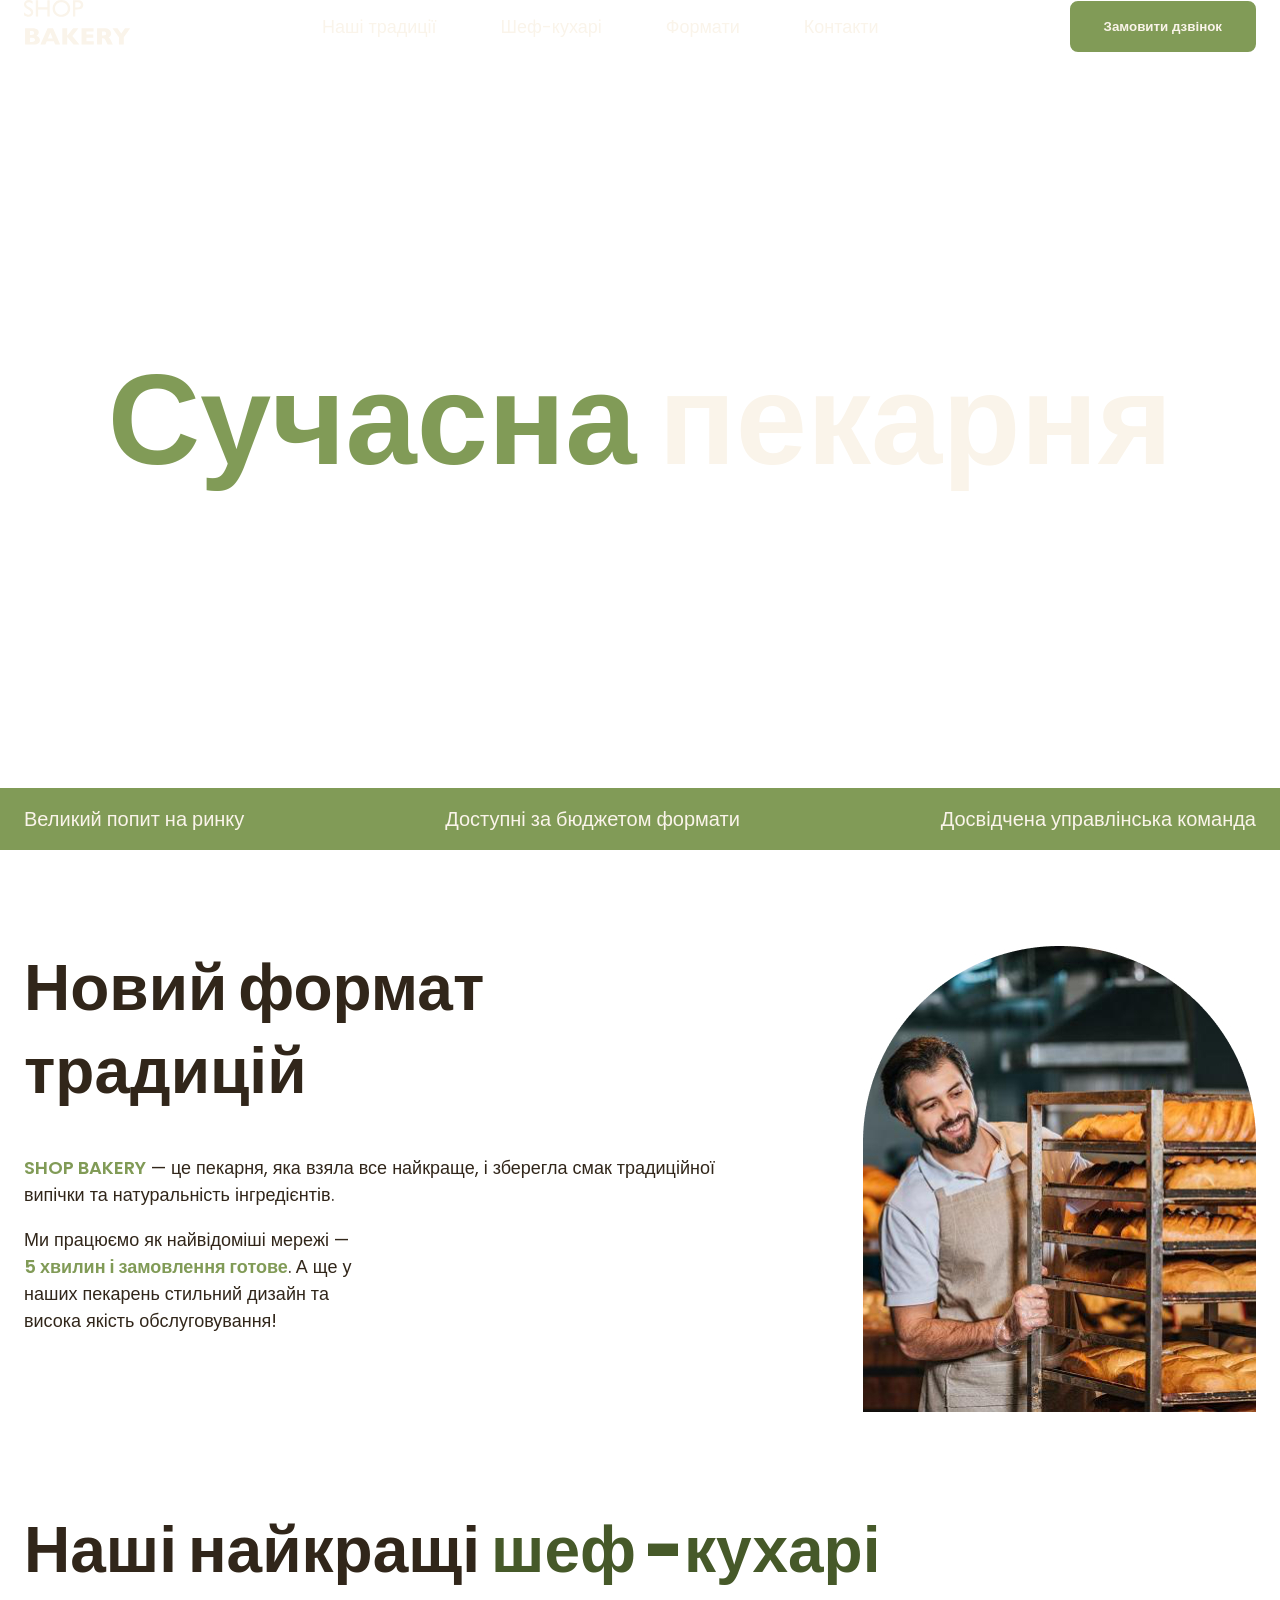
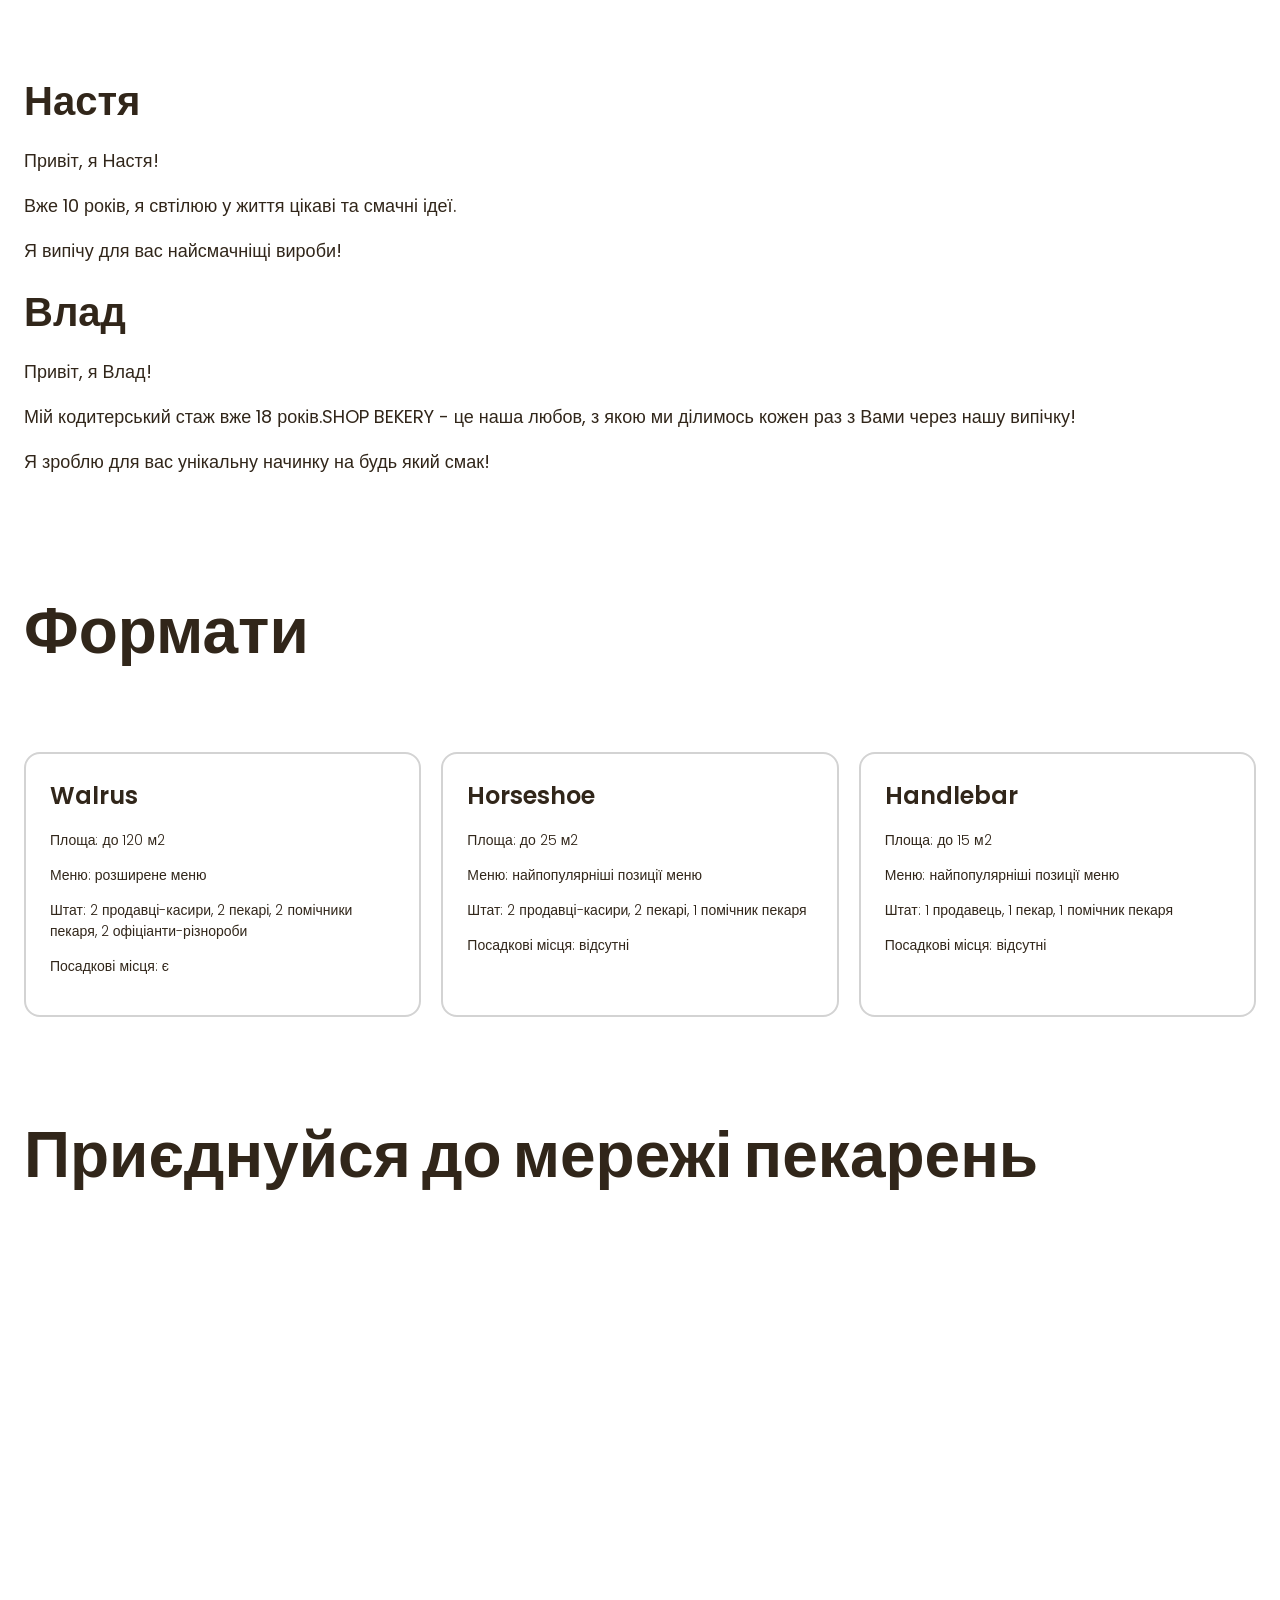
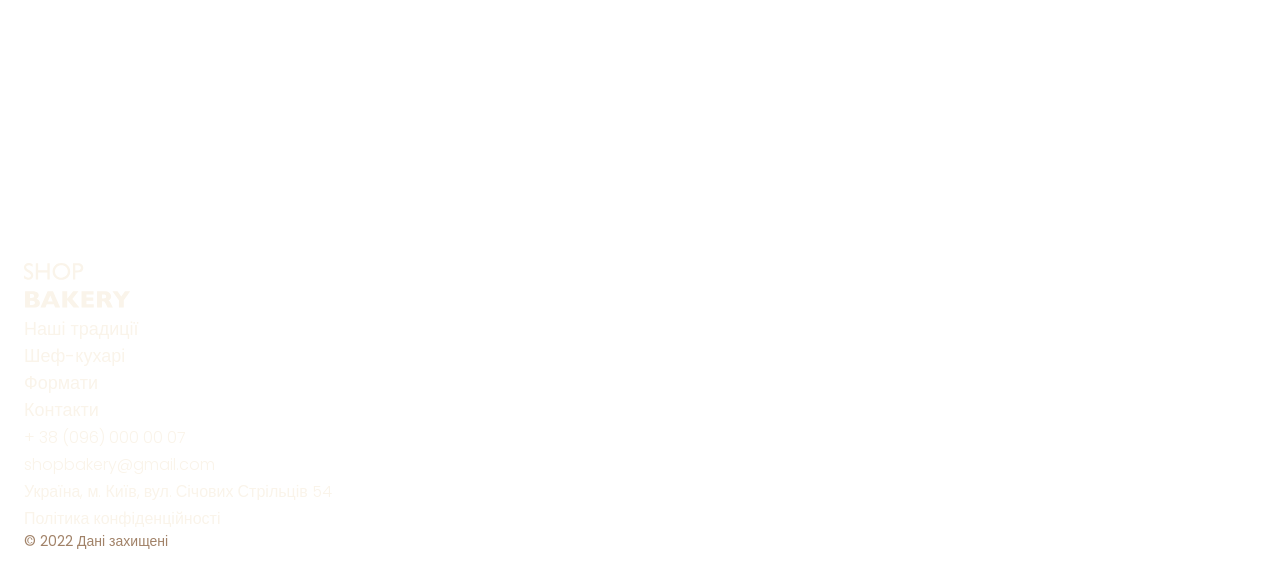
==== modern-bakery/index.html @ 605a1577 "project update" ====
<!doctype html>
<html lang="uk">
  <head>
    <meta charset="UTF-8" />
    <meta name="viewport" content="width=device-width, initial-scale=1.0" />
    <!-- Styles -->
    <link rel="stylesheet" href="./css/styles.css" />
    <title>Сучасна пекарня</title>
  </head>
  <body>
    <header>
      <div class="container">
        <div class="header-container">
          <nav class="header-nav">
            <a href="/">
              <img src="./images/logo.svg" alt="Логотип сучасної пекарні" />
            </a>
            <ul class="header-menu">
              <li>
                <a class="nav-link" href="#traditions-section">Наші традиції</a>
              </li>
              <li><a class="nav-link" href="#chefs-section">Шеф-кухарі</a></li>
              <li><a class="nav-link" href="#formats-section">Формати</a></li>
              <li><a class="nav-link" href="#contact-section">Контакти</a></li>
            </ul>
          </nav>
          <button class="button" type="button">Замовити дзвінок</button>
        </div>
      </div>
    </header>
    <main>
      <section class="hero-section">
        <div class="container">
          <h1 class="hero-title">
            <span class="accent">Сучасна</span> пекарня
          </h1>
        </div>
      </section>
      <section class="advantages-section">
        <div class="container">
          <h2 class="visually-hidden">Наші переваги</h2>
          <ul class="advantages-list">
            <li class="advantages-item">Великий попит на ринку</li>
            <li class="advantages-item">Доступні за бюджетом формати</li>
            <li class="advantages-item">Досвідчена управлінська команда</li>
          </ul>
        </div>
      </section>
      <section class="traditions-section section" id="traditions-section">
        <div class="container">
          <div class="traditions-container">
            <div class="traditions-content">
              <h2 class="traditions-title section-title">
                Новий формат традицій
              </h2>
              <p class="traditions-text">
                <span class="brand uppercase">shop bakery</span> — це пекарня,
                яка взяла все найкраще, і зберегла смак традиційної випічки та
                натуральність інгредієнтів.
              </p>
              <p class="traditions-text limited">
                Ми працюємо як найвідоміші мережі —
                <span class="brand">5 хвилин і замовлення готове</span>. А ще у
                наших пекарень стильний дизайн та висока якість обслуговування!
              </p>
            </div>
            <img
              src="./images/baker-man.jpg"
              alt="Чоловік пекар дивиться на батони із посмішкою"
            />
          </div>
        </div>
      </section>
      <section class="section" id="chefs-section">
        <div class="container">
          <h2 class="chefs-title section-title">
            Наші найкращі <span class="accent">шеф -кухарі</span>
          </h2>
          <ul>
            <li>
              <article>
                <h3 class="chef-title">Настя</h3>
                <p>Привіт, я Настя!</p>
                <p>Вже 10 років, я свтілюю у життя цікаві та смачні ідеї.</p>
                <p>Я випічу для вас найсмачніщі вироби!</p>
              </article>
            </li>
            <li>
              <article>
                <h3 class="chef-title">Влад</h3>
                <p>Привіт, я Влад!</p>
                <p>
                  Мій кодитерський стаж вже 18 років.SHOP BEKERY - це наша
                  любов, з якою ми ділимось кожен раз з Вами через нашу випічку!
                </p>
                <p>Я зроблю для вас унікальну начинку на будь який смак!</p>
              </article>
            </li>
          </ul>
        </div>
      </section>
      <section class="section" id="formats-section">
        <div class="container">
          <h2 class="formats-title section-title">Формати</h2>
          <ul class="formats-list">
            <li class="formats-item">
              <article class="format-card">
                <h3 class="format-title" lang="en">Walrus</h3>
                <div class="format-text">
                  <p>Площа: до 120 м2</p>
                  <p>Меню: розширене меню</p>
                  <p>
                    Штат: 2 продавці-касири, 2 пекарі, 2 помічники пекаря, 2
                    офіціанти-різнороби
                  </p>
                  <p>Посадкові місця: є</p>
                </div>
              </article>
            </li>
            <li class="formats-item">
              <article class="format-card">
                <h3 class="format-title" lang="en">Horseshoe</h3>
                <div class="format-text">
                  <p>Площа: до 25 м2</p>
                  <p>Меню: найпопулярніші позиції меню</p>
                  <p>Штат: 2 продавці-касири, 2 пекарі, 1 помічник пекаря</p>
                  <p>Посадкові місця: відсутні</p>
                </div>
              </article>
            </li>
            <li class="formats-item">
              <article class="format-card">
                <h3 class="format-title" lang="en">Handlebar</h3>
                <div class="format-text">
                  <p>Площа: до 15 м2</p>
                  <p>Меню: найпопулярніші позиції меню</p>
                  <p>Штат: 1 продавець, 1 пекар, 1 помічник пекаря</p>
                  <p>Посадкові місця: відсутні</p>
                </div>
              </article>
            </li>
          </ul>
        </div>
      </section>
      <section class="section" id="contact-section">
        <div class="container">
          <h2 class="contact-title section-title">
            Приєднуйся до мережі пекарень
          </h2>
          <iframe
            src="https://www.google.com/maps/embed?pb=!1m18!1m12!1m3!1d2540.163630435281!2d30.488698376557704!3d50.45667757159333!2m3!1f0!2f0!3f0!3m2!1i1024!2i768!4f13.1!3m3!1m2!1s0x40d4ce637c006b2d%3A0xaf86385f19996ff0!2z0LLRg9C70LjRhtGPINCh0ZbRh9C-0LLQuNGFINCh0YLRgNGW0LvRjNGG0ZbQsiwgNTQsINCa0LjRl9CyLCAwMjAwMA!5e0!3m2!1suk!2sua!4v1779355351198!5m2!1suk!2sua"
            width="603"
            height="595"
            style="border: 0"
            allowfullscreen=""
            loading="lazy"
            referrerpolicy="no-referrer-when-downgrade"
          ></iframe>
        </div>
      </section>
    </main>
    <footer>
      <div class="container">
        <nav>
          <a href="#">
            <img src="./images/logo.svg" alt="Логотип сучасної пекарні" />
          </a>
          <ul>
            <li>
              <a class="nav-link" href="#traditions-section">Наші традиції</a>
            </li>
            <li><a class="nav-link" href="#chefs-section">Шеф-кухарі</a></li>
            <li><a class="nav-link" href="#formats-section">Формати</a></li>
            <li><a class="nav-link" href="#contact-section">Контакти</a></li>
          </ul>
        </nav>
        <address>
          <ul>
            <li>
              <a class="address-link" href="tel:+380960000007"
                >+ 38 (096) 000 00 07</a
              >
            </li>
            <li>
              <a class="address-link" href="mailto:shopbakery@gmail.com"
                >shopbakery@gmail.com</a
              >
            </li>
            <li>
              <a
                class="address-link"
                href="https://maps.app.goo.gl/vyef625wYCnZ9vK36"
                target="_blank"
              >
                Україна, м. Київ, вул. Січових Стрільців 54
              </a>
            </li>
            <li>
              <a href="#">
                <!-- facebook icon -->
              </a>
            </li>
            <li>
              <a href="#">
                <!-- instagram icon -->
              </a>
            </li>
          </ul>
          <a class="address-link" href="#" target="_blank"
            >Політика конфіденційності
          </a>
          <p class="address-copyright">&copy; 2022 Дані захищені</p>
        </address>
      </div>
    </footer>
  </body>
</html>
---- modern-bakery/css/styles.css ----
@font-face {
  font-display: swap;
  font-family: 'Poppins';
  font-weight: 300;
  src: url('../fonts/poppins-v24-latin-300.woff2') format('woff2'); /* Chrome 36+, Opera 23+, Firefox 39+, Safari 12+, iOS 10+ */
}

@font-face {
  font-display: swap;
  font-family: 'Poppins';
  font-weight: 400;
  src: url('../fonts/poppins-v24-latin-regular.woff2') format('woff2');
}

@font-face {
  font-display: swap;
  font-family: 'Poppins';
  font-weight: 600;
  src: url('../fonts/poppins-v24-latin-600.woff2') format('woff2');
}

@font-face {
  font-display: swap;
  font-family: 'Poppins';
  font-weight: 900;
  src: url('../fonts/poppins-v24-latin-900.woff2') format('woff2');
}

:root {
  --color-brand-light: #819b57;
  --color-brand-dark: #465929;
  --color-primary-light: #faf4ea;
  --color-primary-dark: #31261a;
}

/* Base */
* {
  box-sizing: border-box;
}

body {
  color: var(--color-primary-dark);
  font-family: 'Poppins', sans-serif;
  font-size: 18px;
  font-weight: 400;
  line-height: 1.5;
  margin: 0;
}

h1,
h2,
h3,
h4,
h5,
h6,
p {
  margin-top: 0;
}

address {
  font-style: normal;
}

ul {
  list-style-type: none;
  margin: 0;
  padding: 0;
}

.visually-hidden {
  position: absolute;
  left: -10000px;
  top: auto;
  width: 1px;
  height: 1px;
  overflow: hidden;
}

/* Section */
.section {
  padding: 48px 0px;
}

.section-title {
  font-size: 64px;
  font-weight: 900;
  line-height: 1.3;
}

.section-title .accent {
  color: var(--color-brand-dark);
}

/* Container */
.container {
  width: 100%;
  max-width: 1288px;
  margin: 0 auto;
  padding: 0 24px;
}

/* Button */
.button {
  color: var(--color-primary-light);
  background-color: var(--color-brand-light);
  border: 2px solid var(--color-brand-light);
  border-radius: 8px;
  cursor: pointer;
  font-weight: 600;
  padding: 16px 32px;
}

.button:hover {
  color: var(--color-brand-dark);
  background-color: transparent;
}

/* Navigation links */
.nav-link {
  color: var(--color-primary-light);
  text-decoration: none;
}

.nav-link:hover {
  color: var(--color-brand-light);
}

/* Header */
.header-container {
  display: flex;
  align-items: center;
  gap: 40px;
}

.header-nav {
  display: flex;
  flex-grow: 1;
  align-items: center;
  gap: 40px;
}

.header-menu {
  display: flex;
  gap: 64px;
  flex-grow: 1;
  justify-content: center;
}

/* Hero section */
.hero-section {
  padding: 272px 0px;
}

.hero-title {
  color: var(--color-primary-light);
  text-align: center;
  font-size: 128px;
  font-weight: 900;
  margin-bottom: 0;
}

.hero-title .accent {
  color: var(--color-brand-light);
}

/* Advantages section */
.advantages-section {
  background-color: var(--color-brand-light);
  padding: 16px 0;
}

.advantages-list {
  display: flex;
  justify-content: space-between;
  gap: 40px;
}

.advantages-item {
  color: var(--color-primary-light);
  font-size: 20px;
  font-weight: 300;
}

/* Traditions section */
.traditions-section {
  padding-top: 96px;
}

.traditions-container {
  display: flex;
  justify-content: space-between;
  gap: 40px;
}

.traditions-content {
  max-width: 710px;
}

.traditions-title {
  margin-bottom: 42px;
}

.traditions-text .brand {
  color: var(--color-brand-light);
  font-weight: 600;
}

.traditions-text .uppercase {
  text-transform: uppercase;
}

.traditions-text.limited {
  max-width: 340px;
}

/* Chefs section */
.chefs-title {
  margin-bottom: 80px;
}

.chef-title {
  font-size: 40px;
  font-weight: 600;
  margin-bottom: 16px;
}

/* Formats section */
.formats-title {
  margin-bottom: 80px;
}

.formats-list {
  display: flex;
  flex-wrap: wrap;
  gap: 20px;
}

.formats-item {
  flex-basis: calc((100% - 40px) / 3);
  border: 2px solid lightgray;
  border-radius: 16px;
}

.format-card {
  padding: 24px;
}

.format-title {
  font-size: 24px;
  font-weight: 600;
  margin-bottom: 16px;
}

.format-text {
  font-size: 14px;
  font-weight: 300;
}

/* Contact section */
.contact-title {
  margin-bottom: 16px;
}

/* Footer */
.address-link {
  color: var(--color-primary-light);
  font-size: 16px;
  font-weight: 300;
  text-decoration: none;
}

.address-link:hover {
  color: var(--color-brand-light);
}

.address-copyright {
  color: #a18268;
  font-size: 14px;
  font-weight: 400;
}
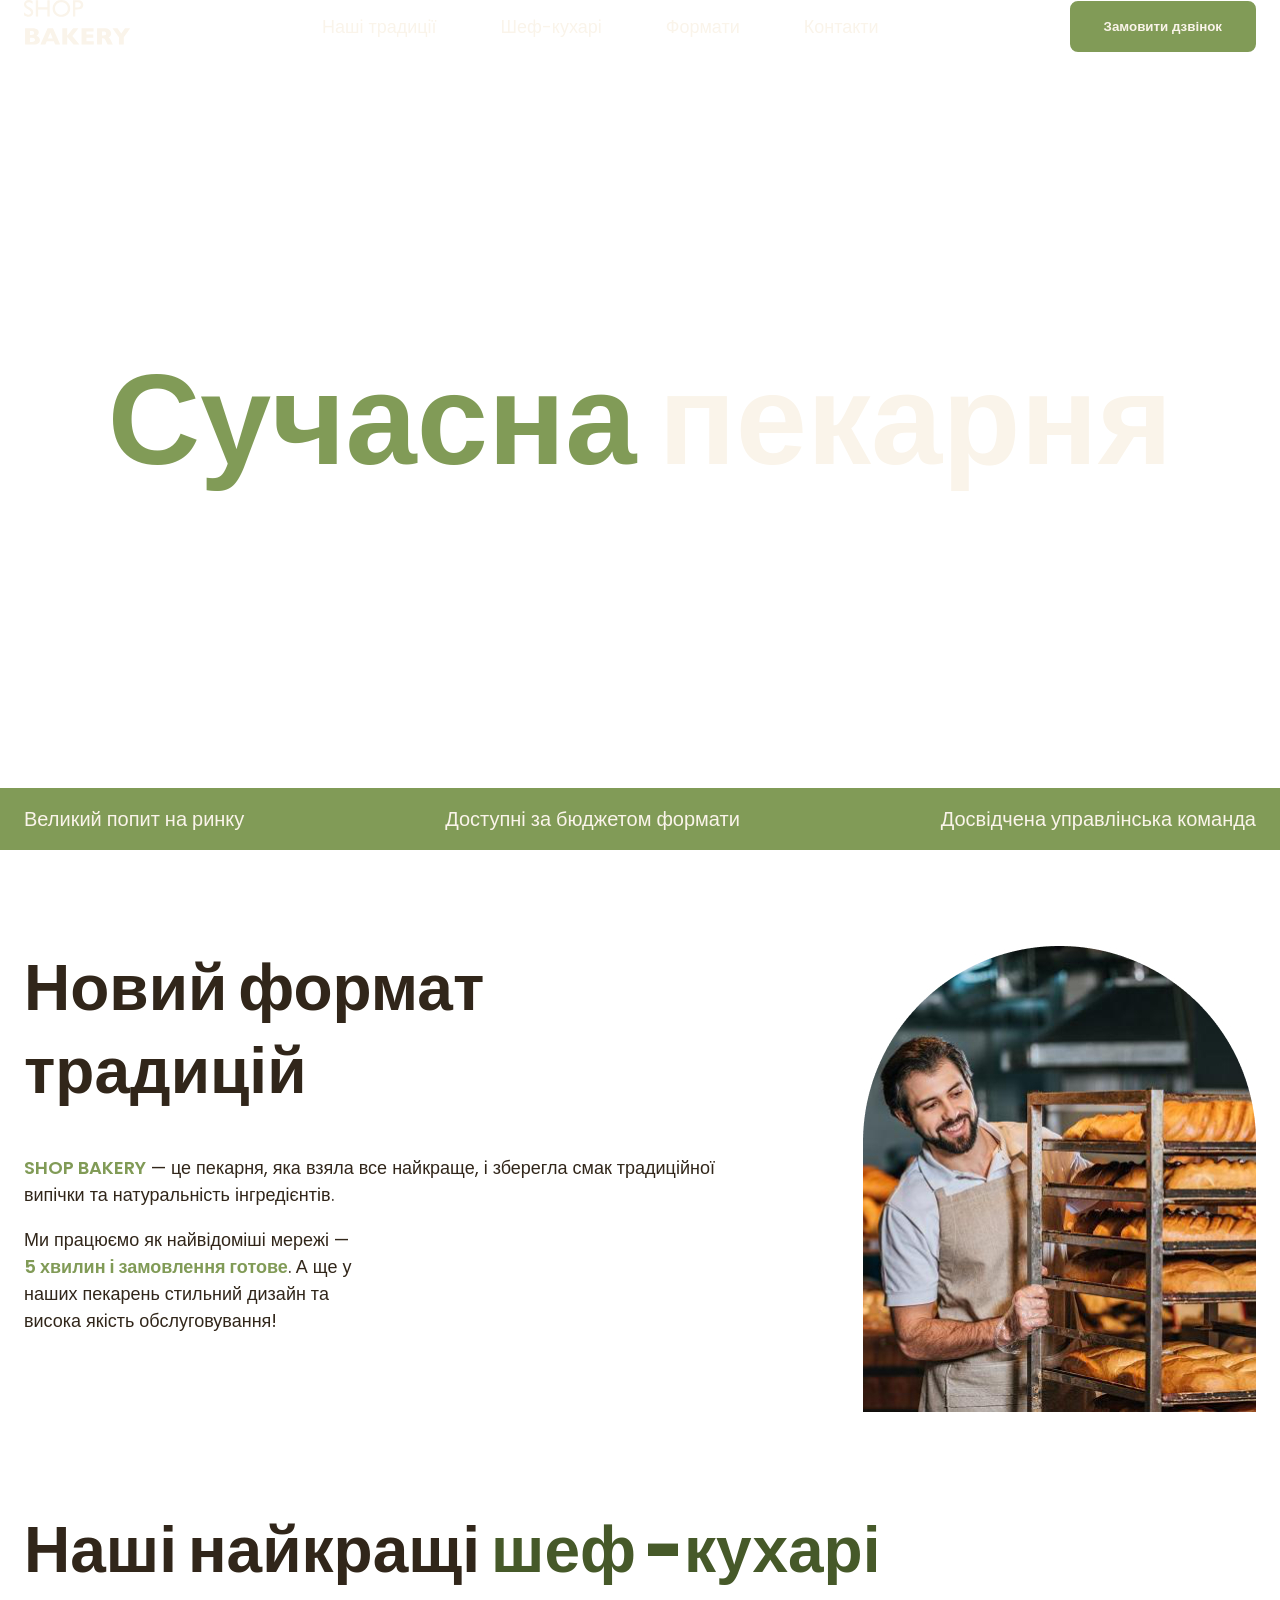
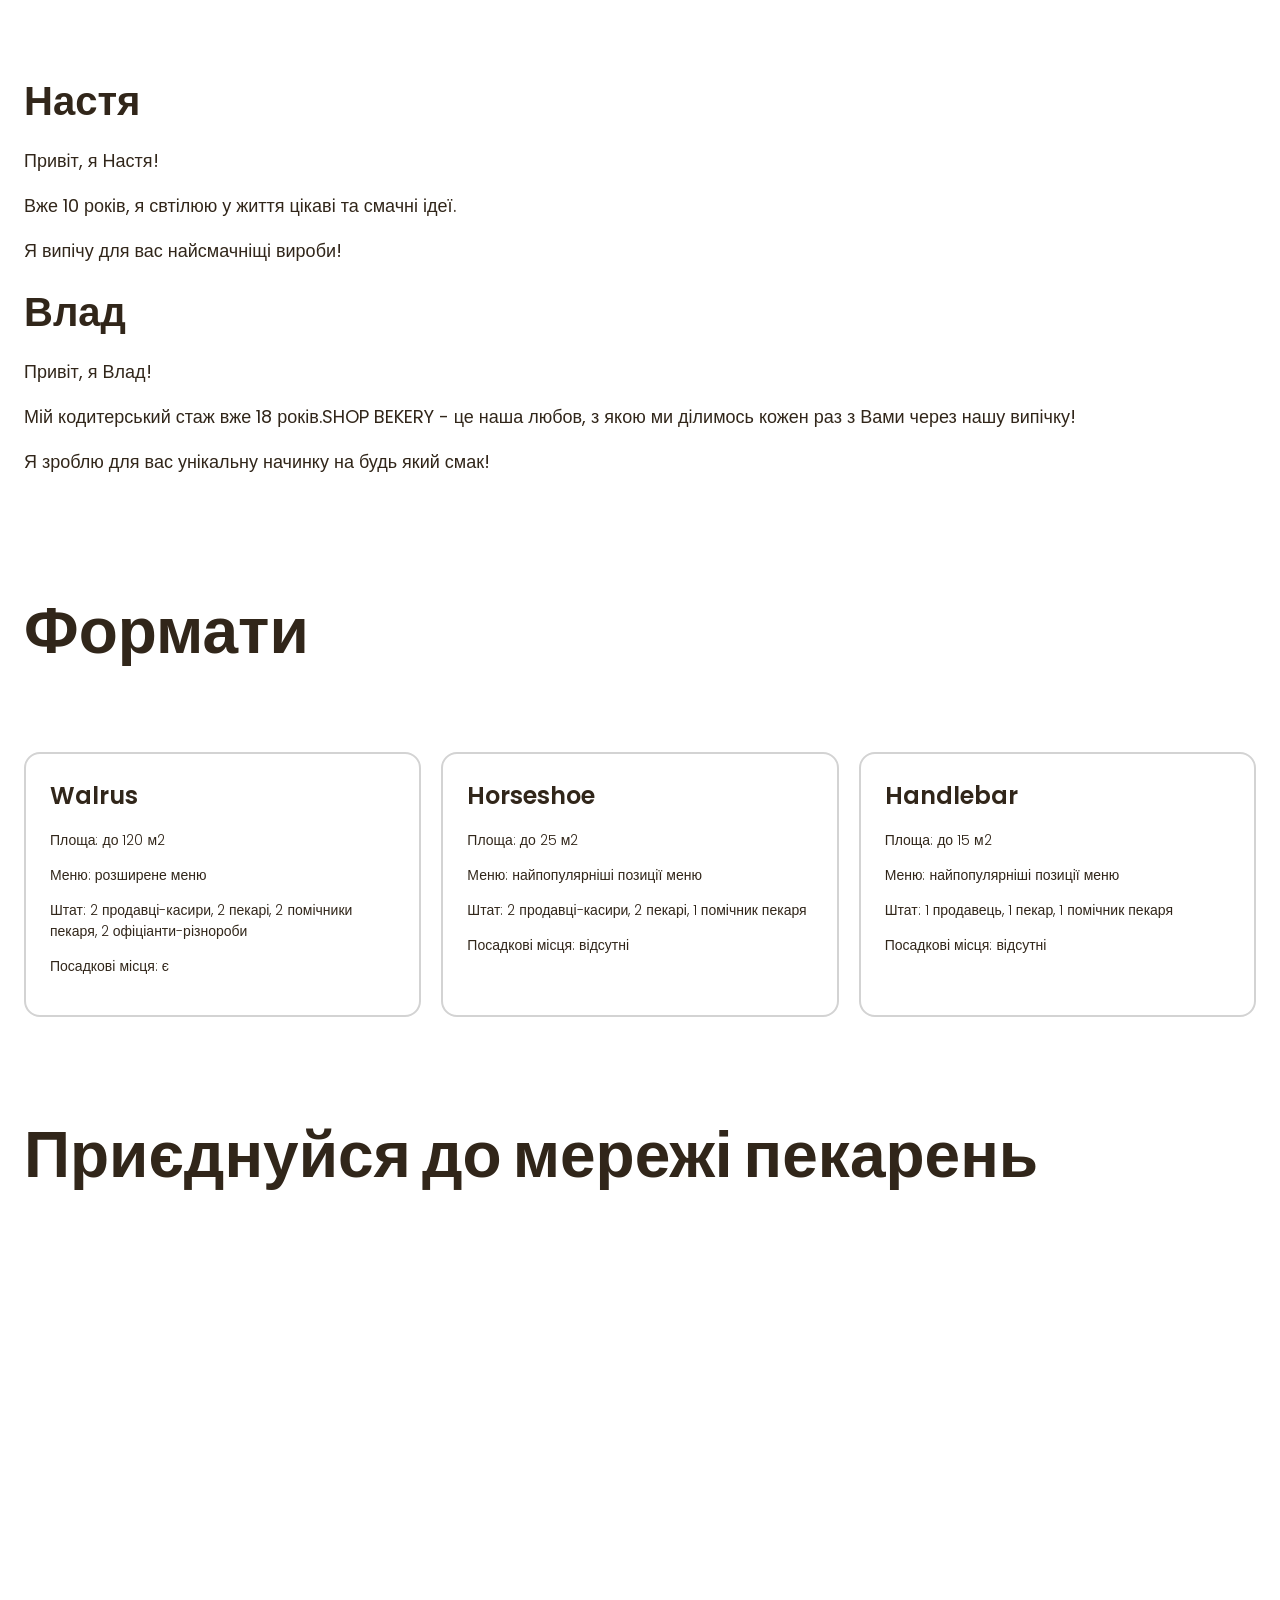
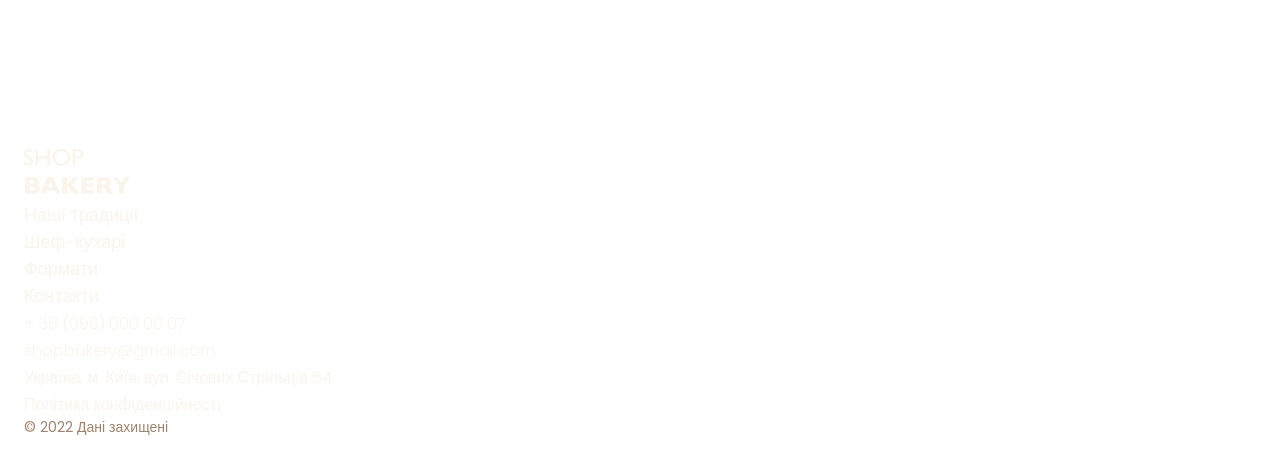
==== commit 4dece307: "markup updated" ====
--- a/modern-bakery/index.html
+++ b/modern-bakery/index.html
@@ -149,8 +149,8 @@
           </h2>
           <iframe
             src="https://www.google.com/maps/embed?pb=!1m18!1m12!1m3!1d2540.163630435281!2d30.488698376557704!3d50.45667757159333!2m3!1f0!2f0!3f0!3m2!1i1024!2i768!4f13.1!3m3!1m2!1s0x40d4ce637c006b2d%3A0xaf86385f19996ff0!2z0LLRg9C70LjRhtGPINCh0ZbRh9C-0LLQuNGFINCh0YLRgNGW0LvRjNGG0ZbQsiwgNTQsINCa0LjRl9CyLCAwMjAwMA!5e0!3m2!1suk!2sua!4v1779355351198!5m2!1suk!2sua"
-            width="603"
-            height="595"
+            width="605"
+            height="481"
             style="border: 0"
             allowfullscreen=""
             loading="lazy"
@@ -178,13 +178,13 @@
           <ul>
             <li>
               <a class="address-link" href="tel:+380960000007"
-                >+ 38 (096) 000 00 07</a
-              >
+                >+ 38 (096) 000 00 07
+              </a>
             </li>
             <li>
               <a class="address-link" href="mailto:shopbakery@gmail.com"
-                >shopbakery@gmail.com</a
-              >
+                >shopbakery@gmail.com
+              </a>
             </li>
             <li>
               <a
